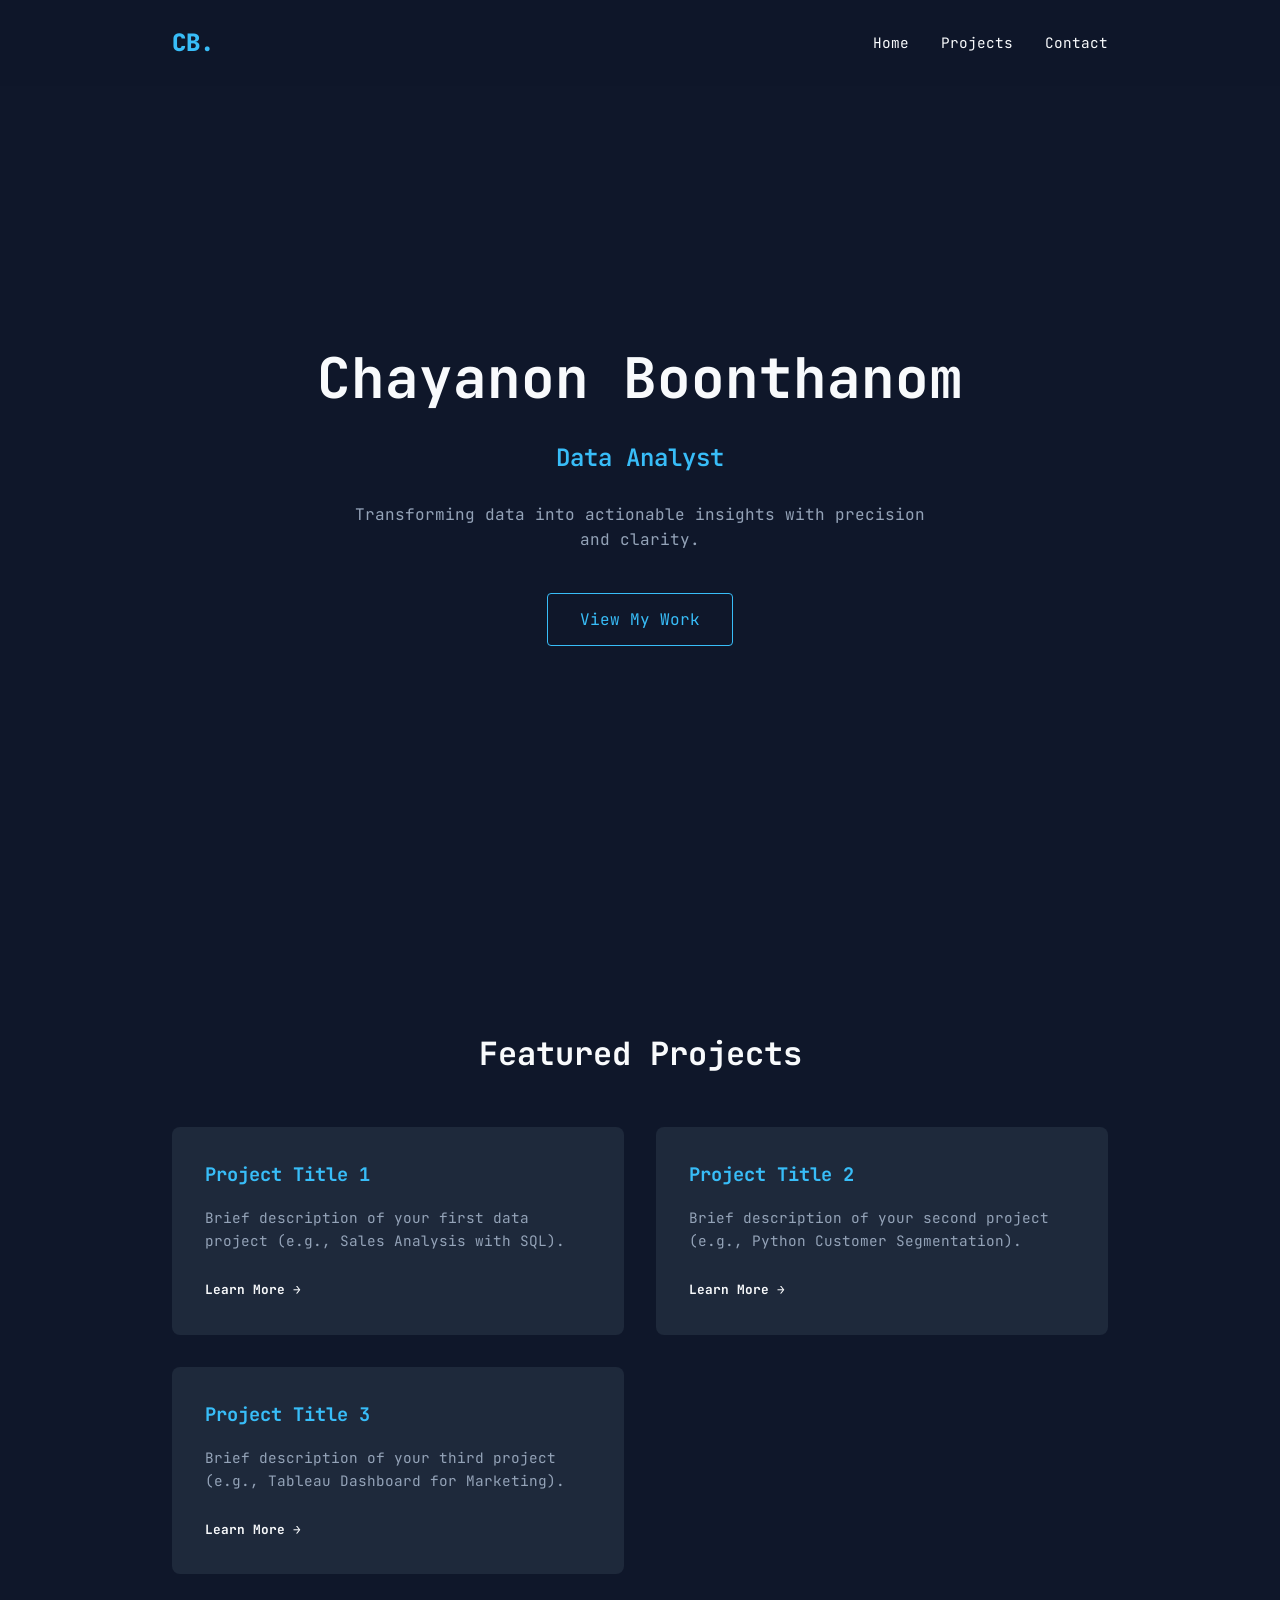
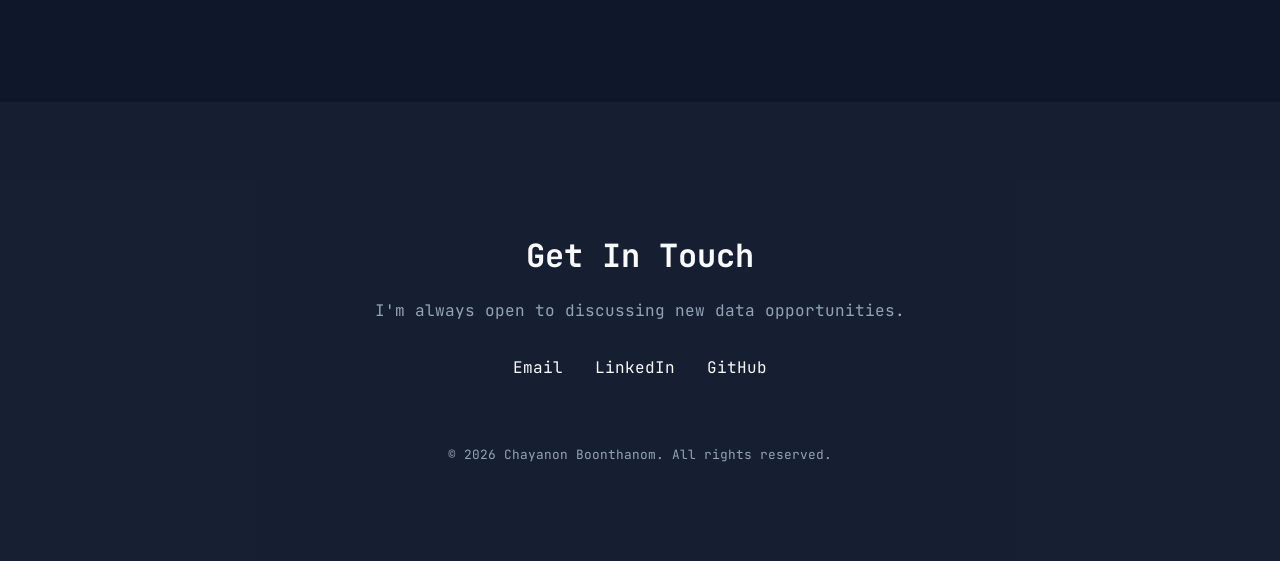
==== index.html @ 93c2cc53 "feat: initial project setup for data analyst portfolio" ====
<!DOCTYPE html>
<html lang="en">
<head>
    <meta charset="UTF-8">
    <meta name="viewport" content="width=device-width, initial-scale=1.0">
    <title>Chayanon Boonthanom | Data Analyst Portfolio</title>
    <!-- JetBrains Mono Font -->
    <link rel="preconnect" href="https://fonts.googleapis.com">
    <link rel="preconnect" href="https://fonts.gstatic.com" crossorigin>
    <link href="https://fonts.googleapis.com/css2?family=JetBrains+Mono:ital,wght@0,100..800;1,100..800&display=swap" rel="stylesheet">
    <link rel="stylesheet" href="style.css">
</head>
<body>
    <nav>
        <div class="container">
            <a href="#" class="logo">CB.</a>
            <ul>
                <li><a href="#home">Home</a></li>
                <li><a href="#projects">Projects</a></li>
                <li><a href="#contact">Contact</a></li>
            </ul>
        </div>
    </nav>

    <header id="home" class="hero">
        <div class="container">
            <h1>Chayanon Boonthanom</h1>
            <p class="subtitle">Data Analyst</p>
            <p class="description">Transforming data into actionable insights with precision and clarity.</p>
            <a href="#projects" class="btn">View My Work</a>
        </div>
    </header>

    <section id="projects" class="projects">
        <div class="container">
            <h2>Featured Projects</h2>
            <div class="project-grid">
                <div class="project-card">
                    <h3>Project Title 1</h3>
                    <p>Brief description of your first data project (e.g., Sales Analysis with SQL).</p>
                    <a href="#" class="project-link">Learn More &rarr;</a>
                </div>
                <div class="project-card">
                    <h3>Project Title 2</h3>
                    <p>Brief description of your second project (e.g., Python Customer Segmentation).</p>
                    <a href="#" class="project-link">Learn More &rarr;</a>
                </div>
                <div class="project-card">
                    <h3>Project Title 3</h3>
                    <p>Brief description of your third project (e.g., Tableau Dashboard for Marketing).</p>
                    <a href="#" class="project-link">Learn More &rarr;</a>
                </div>
            </div>
        </div>
    </section>

    <footer id="contact" class="contact">
        <div class="container">
            <h2>Get In Touch</h2>
            <p>I'm always open to discussing new data opportunities.</p>
            <div class="contact-links">
                <a href="mailto:your.email@example.com">Email</a>
                <a href="https://linkedin.com/in/yourprofile" target="_blank">LinkedIn</a>
                <a href="https://github.com/yourusername" target="_blank">GitHub</a>
            </div>
            <p class="copyright">&copy; 2026 Chayanon Boonthanom. All rights reserved.</p>
        </div>
    </footer>

    <script src="script.js"></script>
</body>
</html>
---- style.css ----
:root {
    --bg-color: #0f172a;
    --text-primary: #f8fafc;
    --text-secondary: #94a3b8;
    --accent-color: #38bdf8;
    --card-bg: #1e293b;
    --nav-bg: rgba(15, 23, 42, 0.9);
    --transition: all 0.3s ease;
}

* {
    margin: 0;
    padding: 0;
    box-sizing: border-box;
}

html {
    scroll-behavior: smooth;
}

body {
    font-family: 'JetBrains Mono', monospace;
    background-color: var(--bg-color);
    color: var(--text-primary);
    line-height: 1.6;
}

.container {
    max-width: 1000px;
    margin: 0 auto;
    padding: 0 2rem;
}

/* Navigation */
nav {
    position: fixed;
    top: 0;
    width: 100%;
    background-color: var(--nav-bg);
    backdrop-filter: blur(10px);
    z-index: 1000;
    padding: 1.5rem 0;
}

nav .container {
    display: flex;
    justify-content: space-between;
    align-items: center;
}

.logo {
    font-size: 1.5rem;
    font-weight: 800;
    color: var(--accent-color);
    text-decoration: none;
}

nav ul {
    display: flex;
    list-style: none;
    gap: 2rem;
}

nav ul li a {
    text-decoration: none;
    color: var(--text-primary);
    font-size: 0.9rem;
    transition: var(--transition);
}

nav ul li a:hover {
    color: var(--accent-color);
}

/* Hero Section */
.hero {
    height: 100vh;
    display: flex;
    align-items: center;
    justify-content: center;
    text-align: center;
    padding-top: 5rem;
}

.hero h1 {
    font-size: 3.5rem;
    margin-bottom: 1rem;
}

.subtitle {
    font-size: 1.5rem;
    color: var(--accent-color);
    font-weight: 600;
    margin-bottom: 1.5rem;
}

.description {
    max-width: 600px;
    margin: 0 auto 2.5rem;
    color: var(--text-secondary);
}

.btn {
    display: inline-block;
    padding: 0.8rem 2rem;
    border: 1px solid var(--accent-color);
    color: var(--accent-color);
    text-decoration: none;
    border-radius: 4px;
    transition: var(--transition);
}

.btn:hover {
    background-color: var(--accent-color);
    color: var(--bg-color);
}

/* Projects Section */
.projects {
    padding: 8rem 0;
}

.projects h2 {
    font-size: 2rem;
    margin-bottom: 3rem;
    text-align: center;
}

.project-grid {
    display: grid;
    grid-template-columns: repeat(auto-fit, minmax(300px, 1fr));
    gap: 2rem;
}

.project-card {
    background-color: var(--card-bg);
    padding: 2rem;
    border-radius: 8px;
    transition: var(--transition);
    border: 1px solid transparent;
}

.project-card:hover {
    transform: translateY(-5px);
    border-color: var(--accent-color);
}

.project-card h3 {
    margin-bottom: 1rem;
    color: var(--accent-color);
}

.project-card p {
    color: var(--text-secondary);
    margin-bottom: 1.5rem;
    font-size: 0.9rem;
}

.project-link {
    text-decoration: none;
    color: var(--text-primary);
    font-size: 0.8rem;
    font-weight: bold;
}

/* Contact Section */
.contact {
    padding: 8rem 0 4rem;
    text-align: center;
    background-color: rgba(30, 41, 59, 0.5);
}

.contact h2 {
    font-size: 2rem;
    margin-bottom: 1rem;
}

.contact p {
    color: var(--text-secondary);
    margin-bottom: 2rem;
}

.contact-links {
    display: flex;
    justify-content: center;
    gap: 2rem;
    margin-bottom: 4rem;
}

.contact-links a {
    color: var(--text-primary);
    text-decoration: none;
    font-size: 1rem;
    transition: var(--transition);
}

.contact-links a:hover {
    color: var(--accent-color);
}

.copyright {
    font-size: 0.8rem;
    color: var(--text-secondary);
}

/* Responsive */
@media (max-width: 768px) {
    .hero h1 {
        font-size: 2.5rem;
    }
    
    .subtitle {
        font-size: 1.2rem;
    }
}
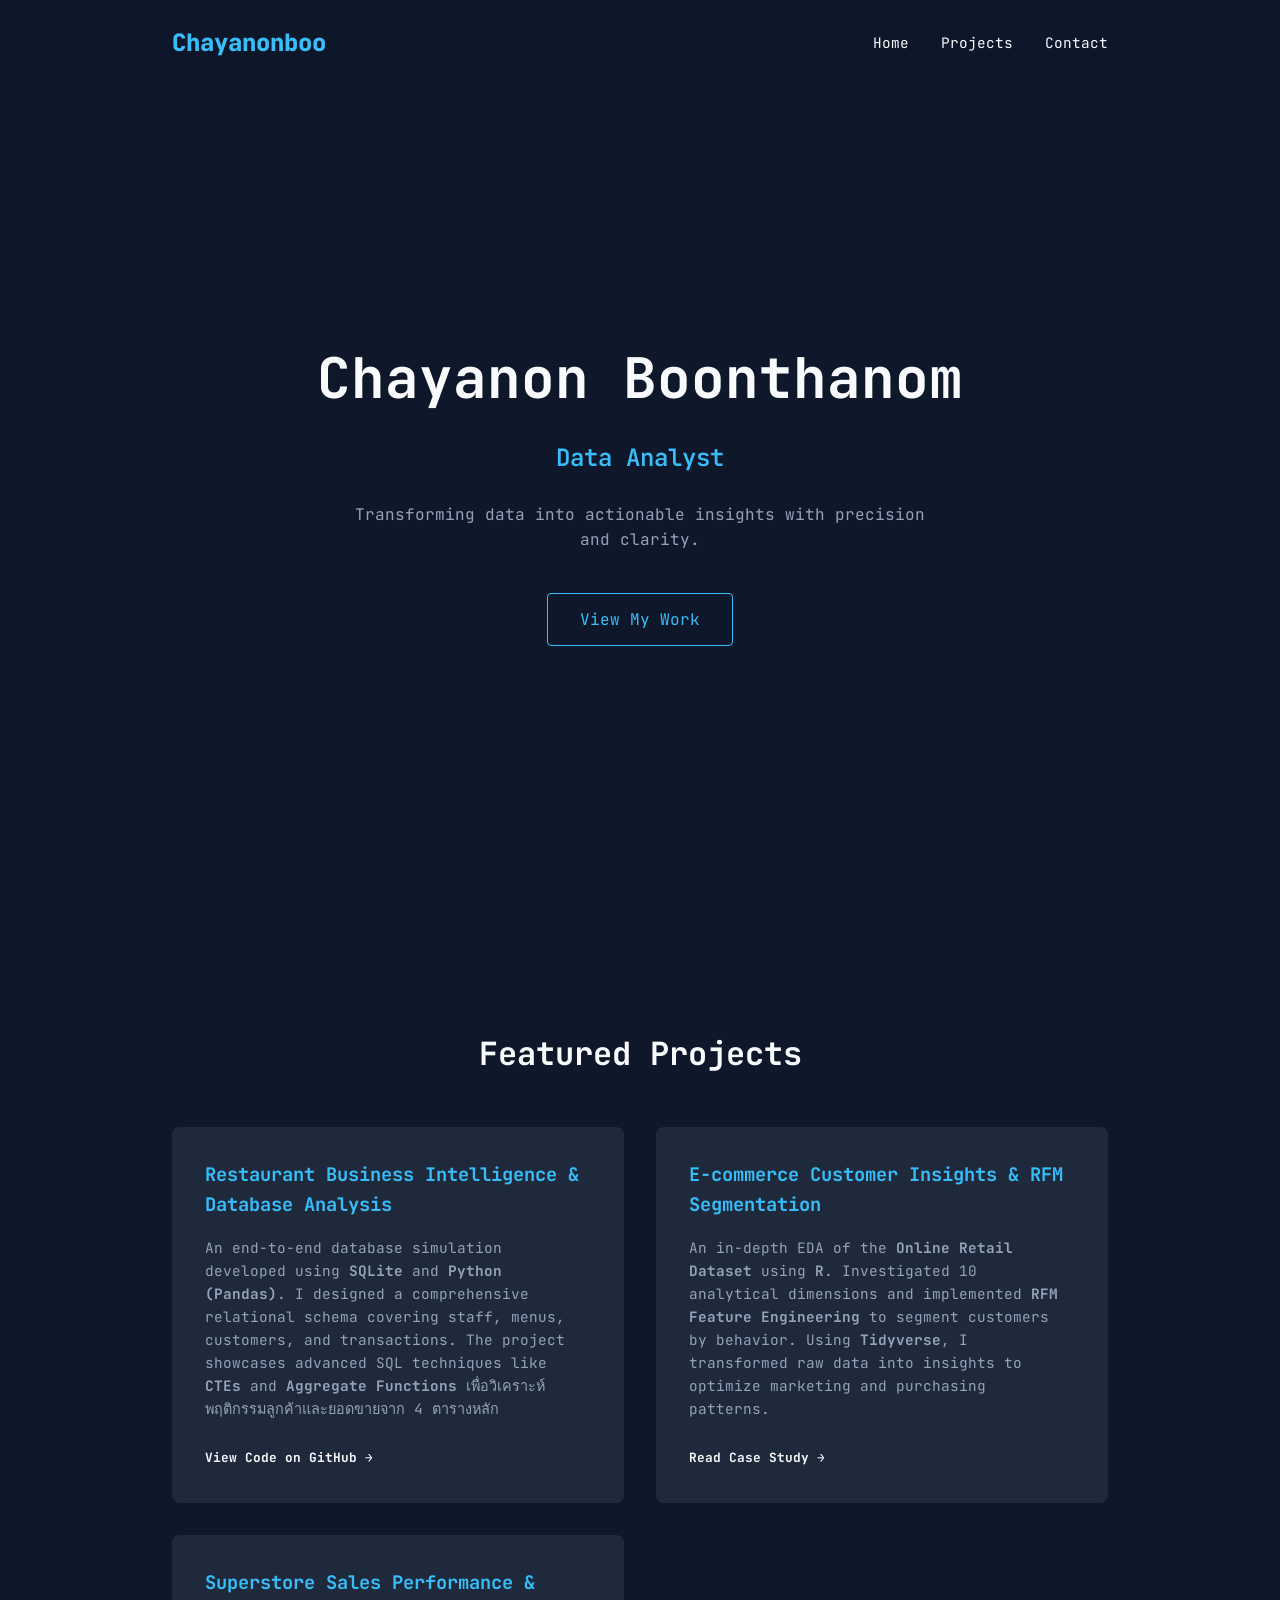
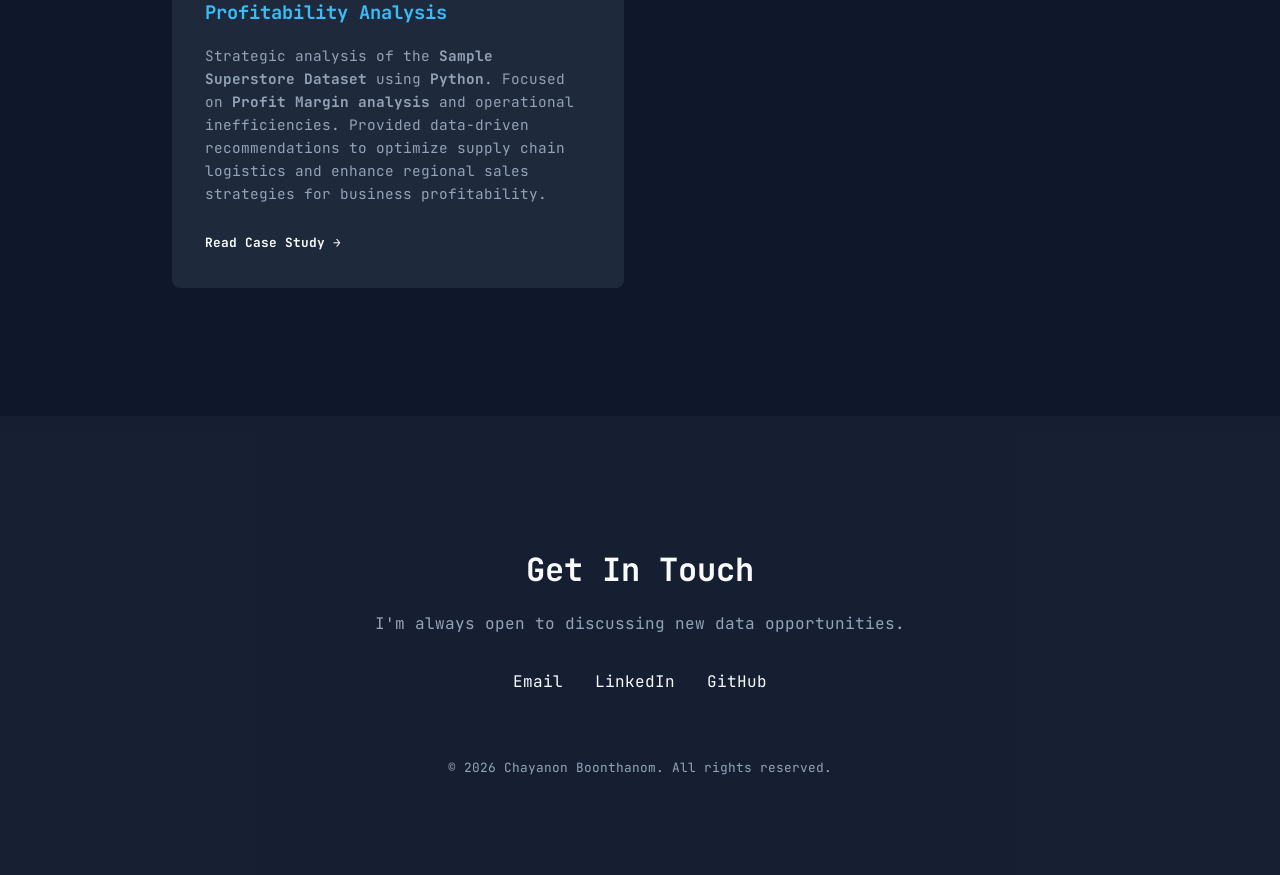
==== commit afc9e6ce: "Update index.html" ====
--- a/index.html
+++ b/index.html
@@ -4,16 +4,19 @@
     <meta charset="UTF-8">
     <meta name="viewport" content="width=device-width, initial-scale=1.0">
     <title>Chayanon Boonthanom | Data Analyst Portfolio</title>
-    <!-- JetBrains Mono Font -->
+    
+    <!-- Fonts & CSS -->
     <link rel="preconnect" href="https://fonts.googleapis.com">
     <link rel="preconnect" href="https://fonts.gstatic.com" crossorigin>
     <link href="https://fonts.googleapis.com/css2?family=JetBrains+Mono:ital,wght@0,100..800;1,100..800&display=swap" rel="stylesheet">
     <link rel="stylesheet" href="style.css">
 </head>
+
 <body>
+    <!-- Navigation -->
     <nav>
         <div class="container">
-            <a href="#" class="logo">CB.</a>
+            <a href="#" class="logo">Chayanonboo</a>
             <ul>
                 <li><a href="#home">Home</a></li>
                 <li><a href="#projects">Projects</a></li>
@@ -22,6 +25,7 @@
         </div>
     </nav>
 
+    <!-- Hero Section -->
     <header id="home" class="hero">
         <div class="container">
             <h1>Chayanon Boonthanom</h1>
@@ -31,37 +35,70 @@
         </div>
     </header>
 
+    <!-- Projects Section -->
     <section id="projects" class="projects">
         <div class="container">
             <h2>Featured Projects</h2>
             <div class="project-grid">
+                
+                <!-- Project 1: SQL -->
                 <div class="project-card">
-                    <h3>Project Title 1</h3>
-                    <p>Brief description of your first data project (e.g., Sales Analysis with SQL).</p>
-                    <a href="#" class="project-link">Learn More &rarr;</a>
+                    <h3>Restaurant Business Intelligence & Database Analysis</h3>
+                    <p>
+                        An end-to-end database simulation developed using <strong>SQLite</strong> and <strong>Python (Pandas)</strong>. 
+                        I designed a comprehensive relational schema covering staff, menus, customers, and transactions. 
+                        The project showcases advanced SQL techniques like <strong>CTEs</strong> and <strong>Aggregate Functions</strong> 
+                        เพื่อวิเคราะห์พฤติกรรมลูกค้าและยอดขายจาก 4 ตารางหลัก
+                    </p>
+                    <a href="https://github.com/Chayanonboo/DSB-batch10/blob/main/Project/DSB_SQL/1.%20SQL_Restaurant_Database.ipynb" 
+                       class="project-link" target="_blank" rel="noopener noreferrer">
+                        View Code on GitHub &rarr;
+                    </a>
                 </div>
+
+                <!-- Project 2: R (EDA & RFM) -->
                 <div class="project-card">
-                    <h3>Project Title 2</h3>
-                    <p>Brief description of your second project (e.g., Python Customer Segmentation).</p>
-                    <a href="#" class="project-link">Learn More &rarr;</a>
+                    <h3>E-commerce Customer Insights & RFM Segmentation</h3>
+                    <p>
+                        An in-depth EDA of the <strong>Online Retail Dataset</strong> using <strong>R</strong>. 
+                        Investigated 10 analytical dimensions and implemented <strong>RFM Feature Engineering</strong> 
+                        to segment customers by behavior. Using <strong>Tidyverse</strong>, I transformed raw data 
+                        into insights to optimize marketing and purchasing patterns.
+                    </p>
+                    <a href="https://chayanonboo.com/2025/10/31/10-topics-of-data-analysis-of-the-uci-machine-learning-repositorys-online-retail-dataset-using-r/" 
+                       class="project-link" target="_blank" rel="noopener noreferrer">
+                        Read Case Study &rarr;
+                    </a>
                 </div>
+
+                <!-- Project 3: Python (Superstore) -->
                 <div class="project-card">
-                    <h3>Project Title 3</h3>
-                    <p>Brief description of your third project (e.g., Tableau Dashboard for Marketing).</p>
-                    <a href="#" class="project-link">Learn More &rarr;</a>
+                    <h3>Superstore Sales Performance & Profitability Analysis</h3>
+                    <p>
+                        Strategic analysis of the <strong>Sample Superstore Dataset</strong> using <strong>Python</strong>. 
+                        Focused on <strong>Profit Margin analysis</strong> and operational inefficiencies. 
+                        Provided data-driven recommendations to optimize supply chain logistics and enhance 
+                        regional sales strategies for business profitability.
+                    </p>
+                    <a href="https://chayanonboo.com/2026/03/04/7-key-insights-from-sample-superstore-dataset-analysis/" 
+                       class="project-link" target="_blank" rel="noopener noreferrer">
+                        Read Case Study &rarr;
+                    </a>
                 </div>
+
             </div>
         </div>
     </section>
 
+    <!-- Footer & Contact -->
     <footer id="contact" class="contact">
         <div class="container">
             <h2>Get In Touch</h2>
             <p>I'm always open to discussing new data opportunities.</p>
             <div class="contact-links">
-                <a href="mailto:your.email@example.com">Email</a>
-                <a href="https://linkedin.com/in/yourprofile" target="_blank">LinkedIn</a>
-                <a href="https://github.com/yourusername" target="_blank">GitHub</a>
+                <a href="mailto:bcc3110@gmail.com">Email</a>
+                <a href="https://www.linkedin.com/in/chayanon-boonthanom/" target="_blank">LinkedIn</a>
+                <a href="https://github.com/Chayanonboo" target="_blank">GitHub</a>
             </div>
             <p class="copyright">&copy; 2026 Chayanon Boonthanom. All rights reserved.</p>
         </div>
@@ -69,4 +106,5 @@
 
     <script src="script.js"></script>
 </body>
-</html>+</html>
+</html>
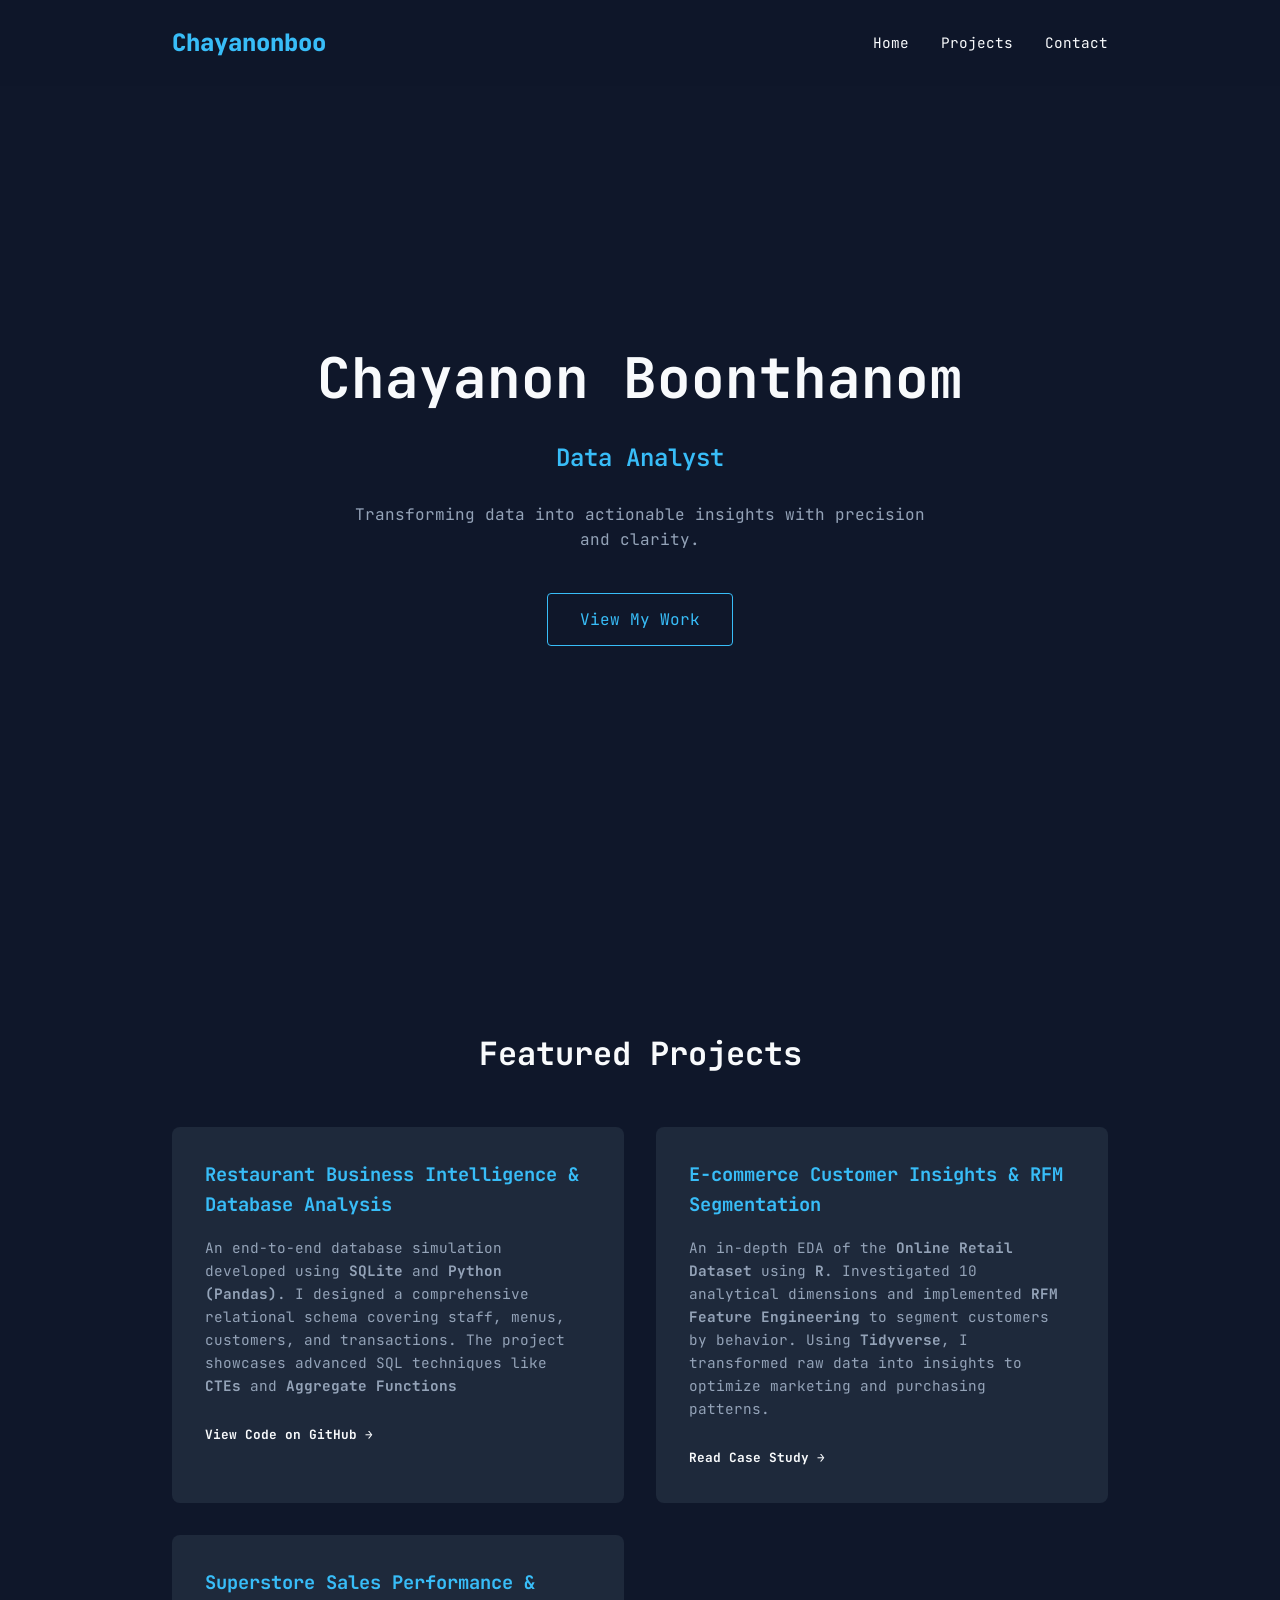
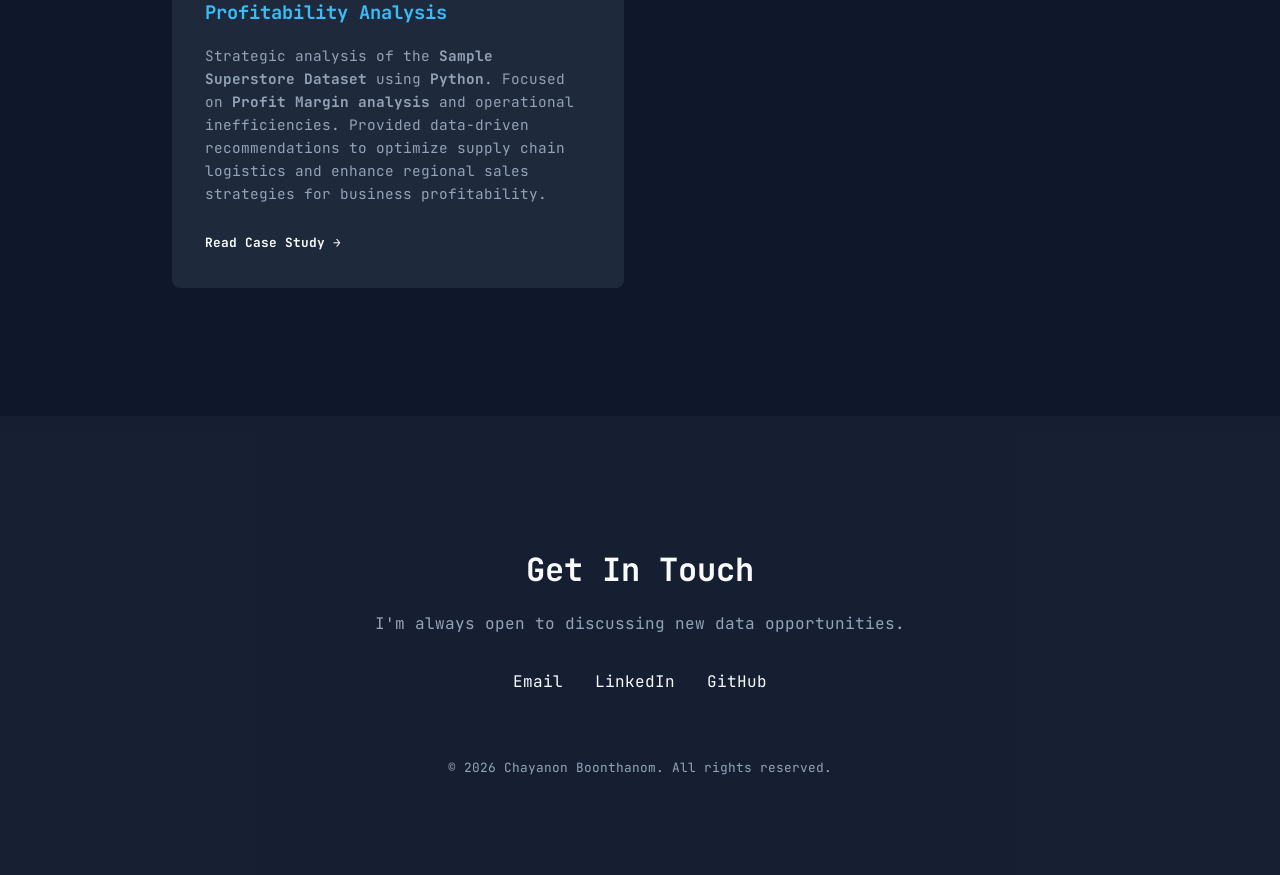
==== commit 0ca0f0e6: "Update index.html" ====
--- a/index.html
+++ b/index.html
@@ -48,7 +48,6 @@
                         An end-to-end database simulation developed using <strong>SQLite</strong> and <strong>Python (Pandas)</strong>. 
                         I designed a comprehensive relational schema covering staff, menus, customers, and transactions. 
                         The project showcases advanced SQL techniques like <strong>CTEs</strong> and <strong>Aggregate Functions</strong> 
-                        เพื่อวิเคราะห์พฤติกรรมลูกค้าและยอดขายจาก 4 ตารางหลัก
                     </p>
                     <a href="https://github.com/Chayanonboo/DSB-batch10/blob/main/Project/DSB_SQL/1.%20SQL_Restaurant_Database.ipynb" 
                        class="project-link" target="_blank" rel="noopener noreferrer">
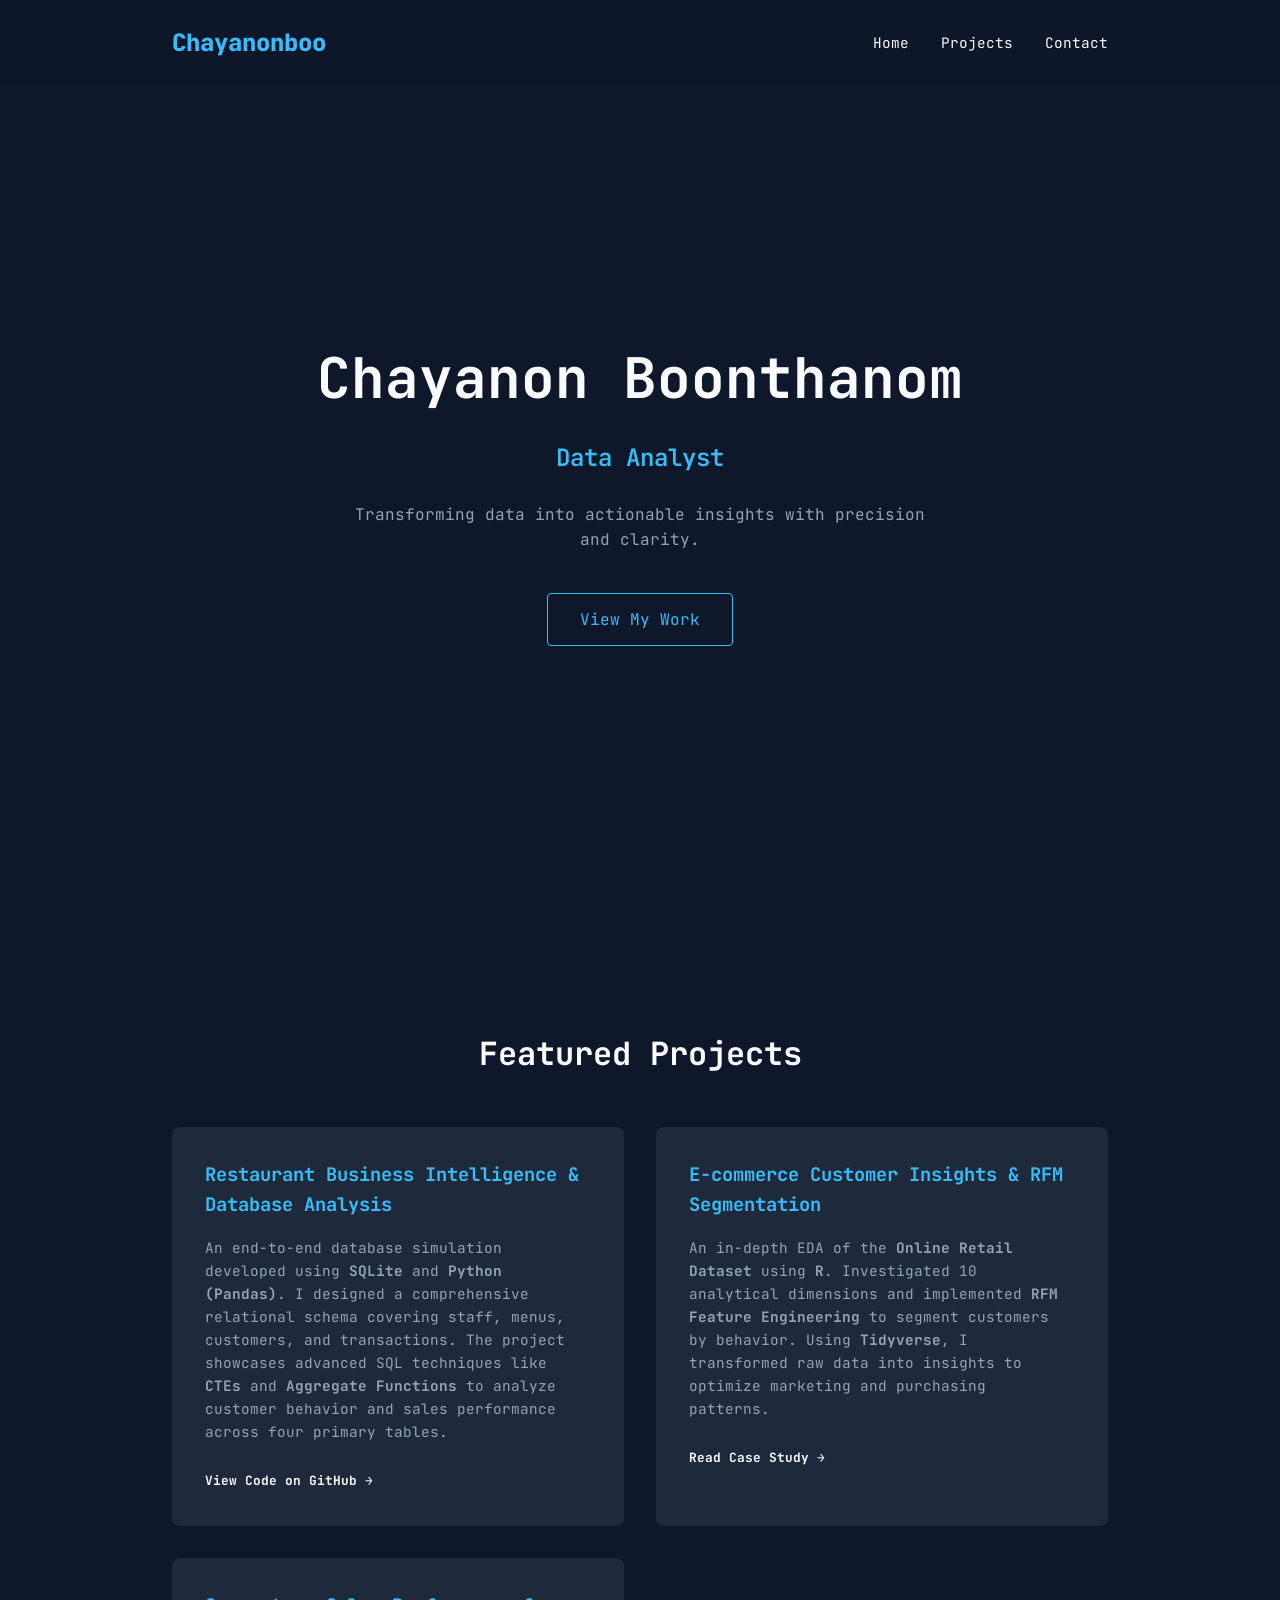
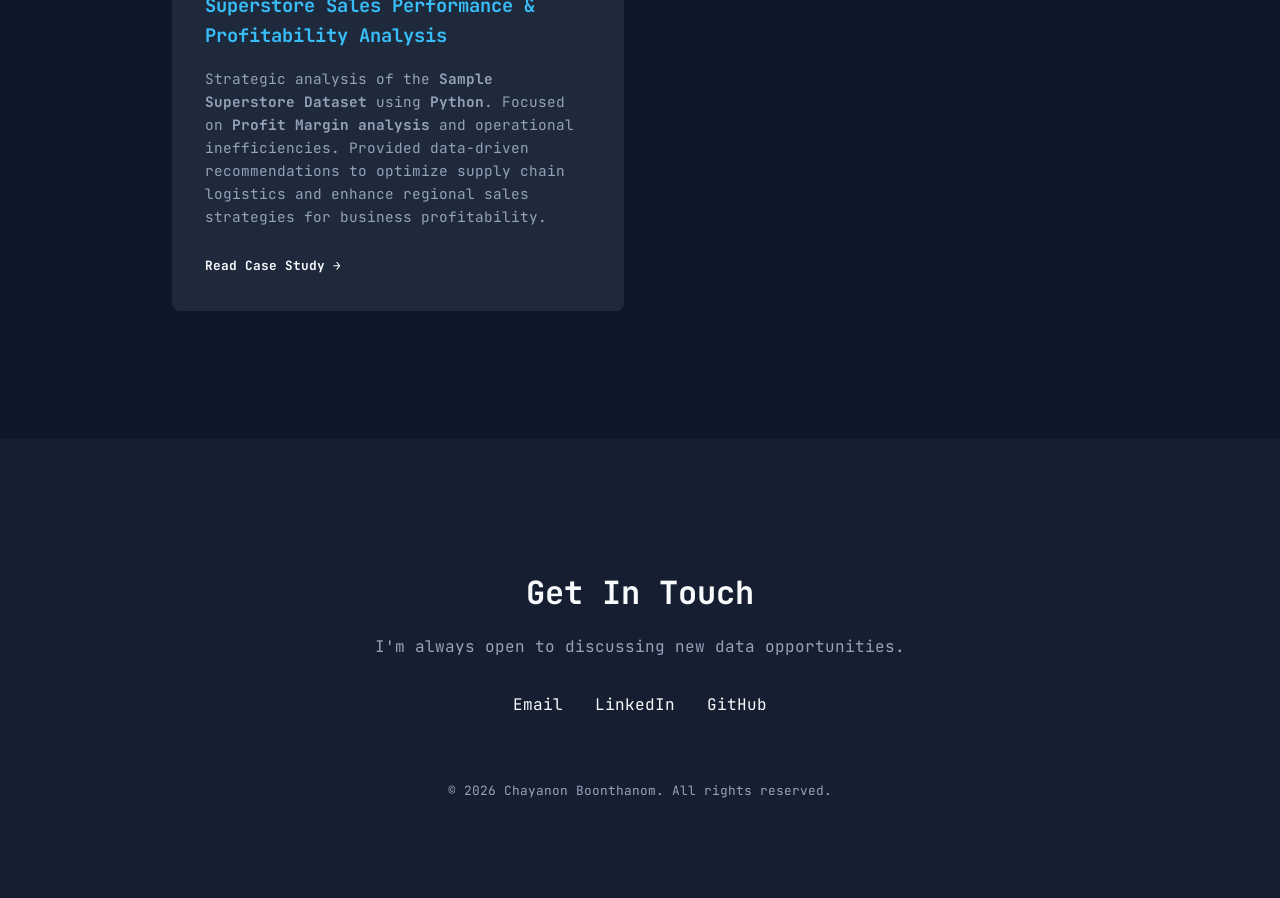
==== commit 719d4167: "Update index.html" ====
--- a/index.html
+++ b/index.html
@@ -47,7 +47,8 @@
                     <p>
                         An end-to-end database simulation developed using <strong>SQLite</strong> and <strong>Python (Pandas)</strong>. 
                         I designed a comprehensive relational schema covering staff, menus, customers, and transactions. 
-                        The project showcases advanced SQL techniques like <strong>CTEs</strong> and <strong>Aggregate Functions</strong> 
+                        The project showcases advanced SQL techniques like <strong>CTEs</strong> and <strong>Aggregate Functions</strong>
+                        to analyze customer behavior and sales performance across four primary tables. 
                     </p>
                     <a href="https://github.com/Chayanonboo/DSB-batch10/blob/main/Project/DSB_SQL/1.%20SQL_Restaurant_Database.ipynb" 
                        class="project-link" target="_blank" rel="noopener noreferrer">
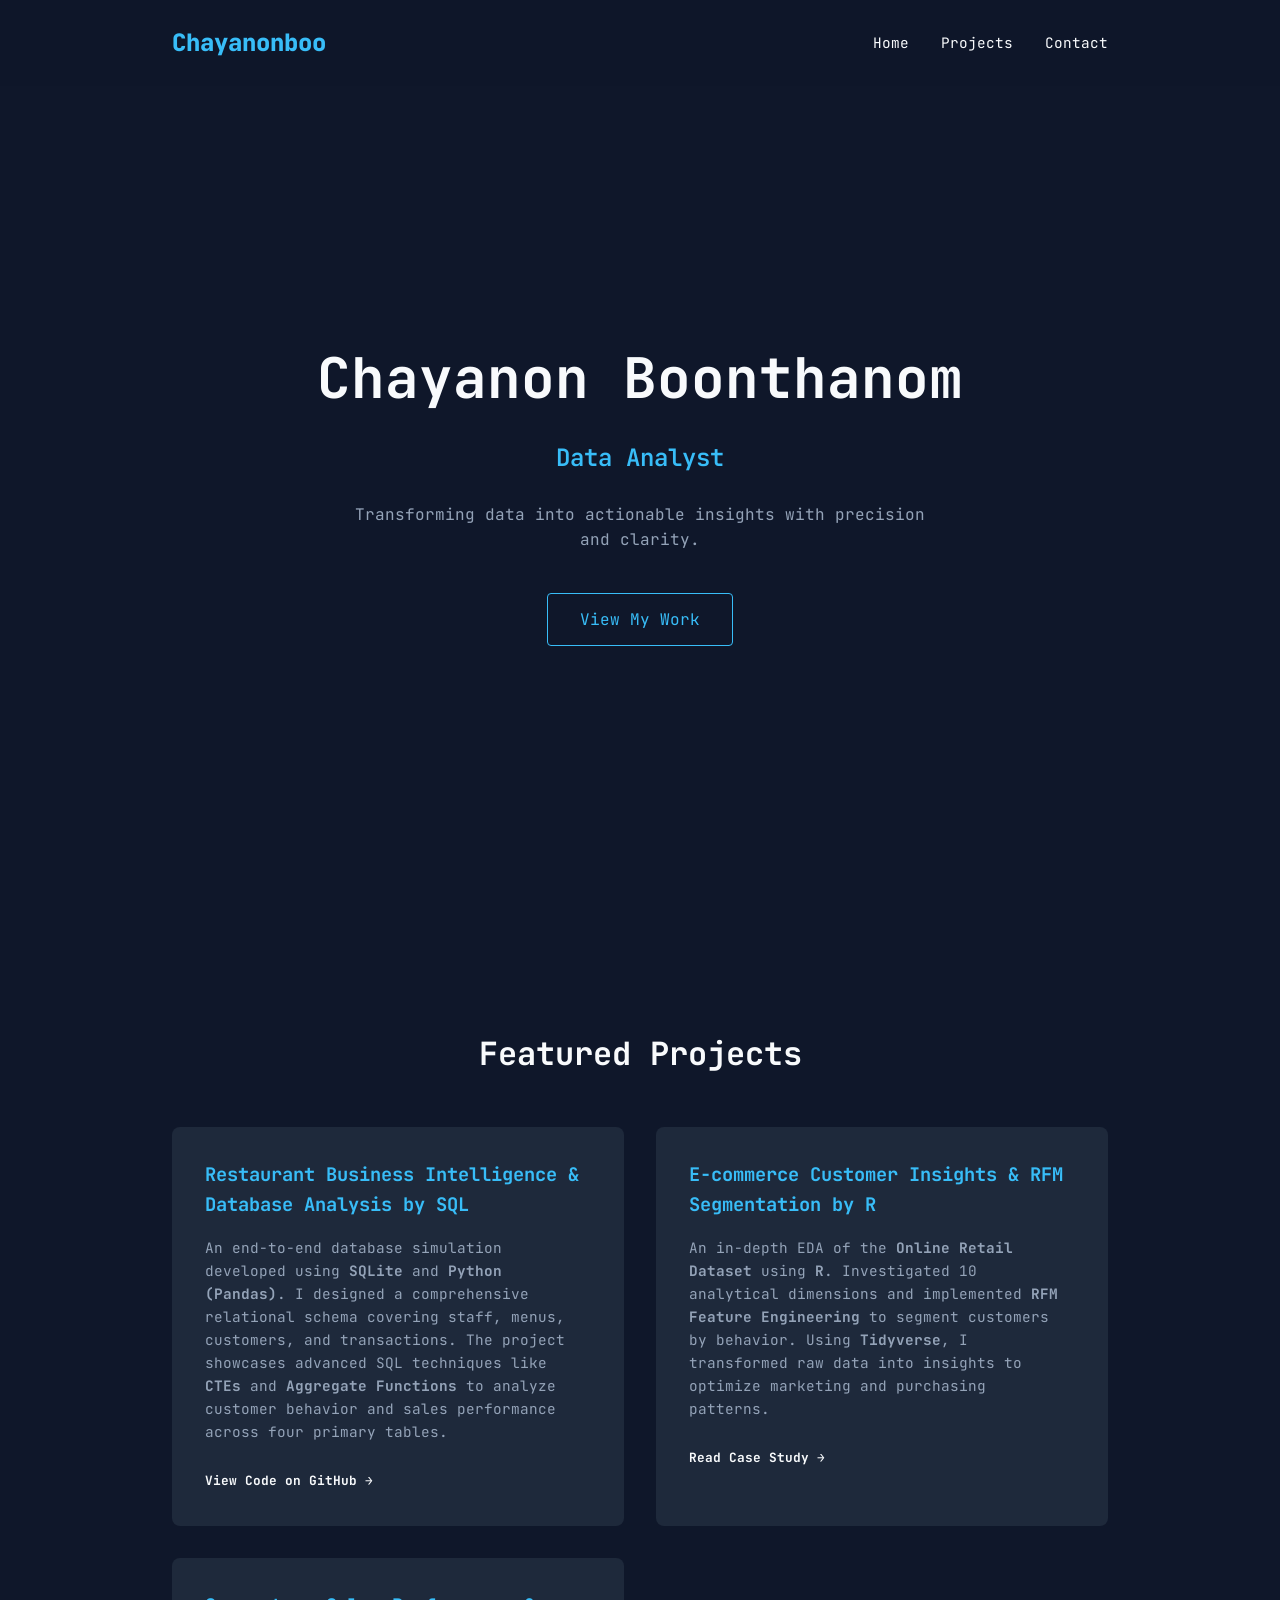
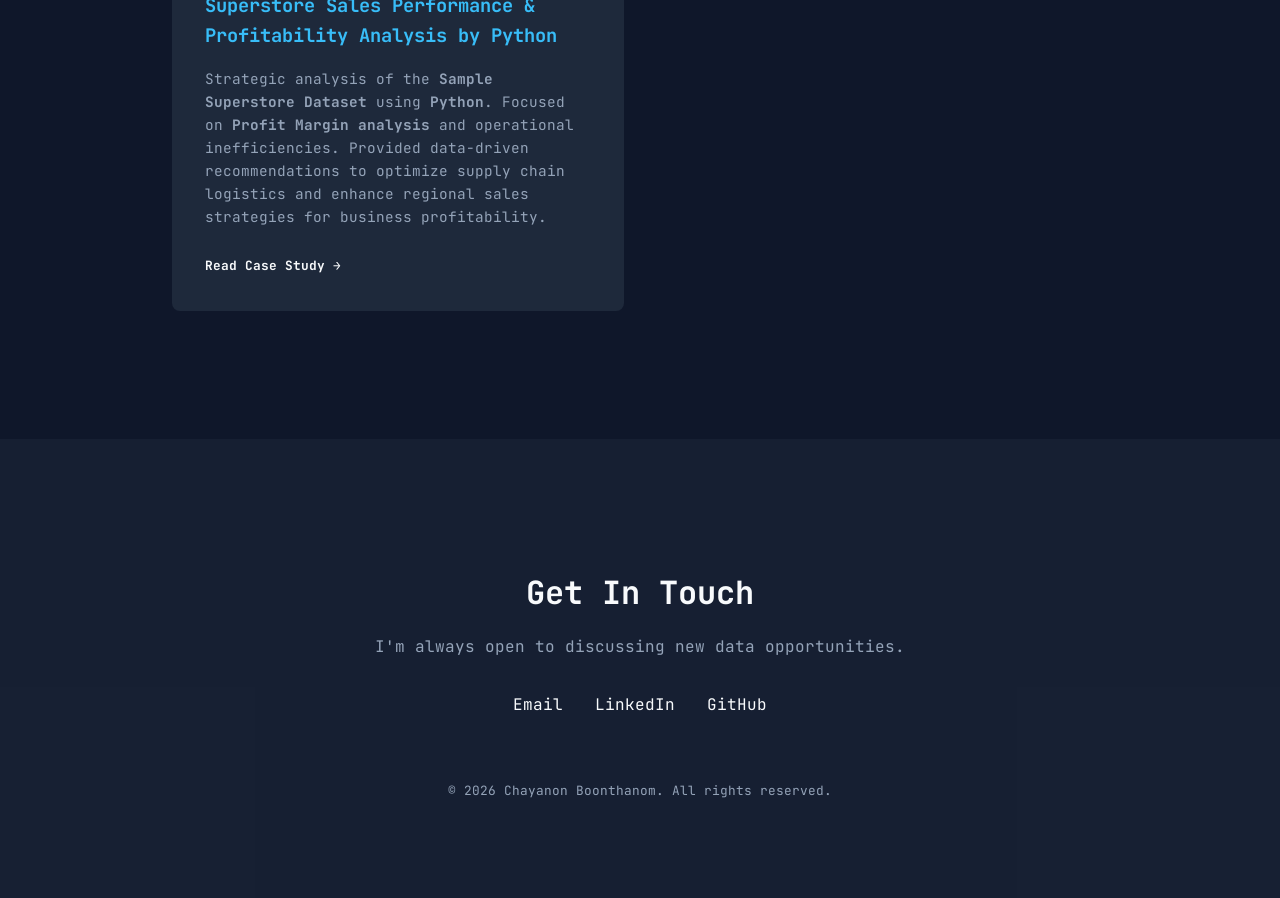
==== commit 8b4c5ebc: "Update project titles to include programming languages" ====
--- a/index.html
+++ b/index.html
@@ -43,7 +43,7 @@
                 
                 <!-- Project 1: SQL -->
                 <div class="project-card">
-                    <h3>Restaurant Business Intelligence & Database Analysis</h3>
+                    <h3>Restaurant Business Intelligence & Database Analysis by SQL</h3>
                     <p>
                         An end-to-end database simulation developed using <strong>SQLite</strong> and <strong>Python (Pandas)</strong>. 
                         I designed a comprehensive relational schema covering staff, menus, customers, and transactions. 
@@ -58,7 +58,7 @@
 
                 <!-- Project 2: R (EDA & RFM) -->
                 <div class="project-card">
-                    <h3>E-commerce Customer Insights & RFM Segmentation</h3>
+                    <h3>E-commerce Customer Insights & RFM Segmentation by R</h3>
                     <p>
                         An in-depth EDA of the <strong>Online Retail Dataset</strong> using <strong>R</strong>. 
                         Investigated 10 analytical dimensions and implemented <strong>RFM Feature Engineering</strong> 
@@ -73,7 +73,7 @@
 
                 <!-- Project 3: Python (Superstore) -->
                 <div class="project-card">
-                    <h3>Superstore Sales Performance & Profitability Analysis</h3>
+                    <h3>Superstore Sales Performance & Profitability Analysis by Python</h3>
                     <p>
                         Strategic analysis of the <strong>Sample Superstore Dataset</strong> using <strong>Python</strong>. 
                         Focused on <strong>Profit Margin analysis</strong> and operational inefficiencies. 
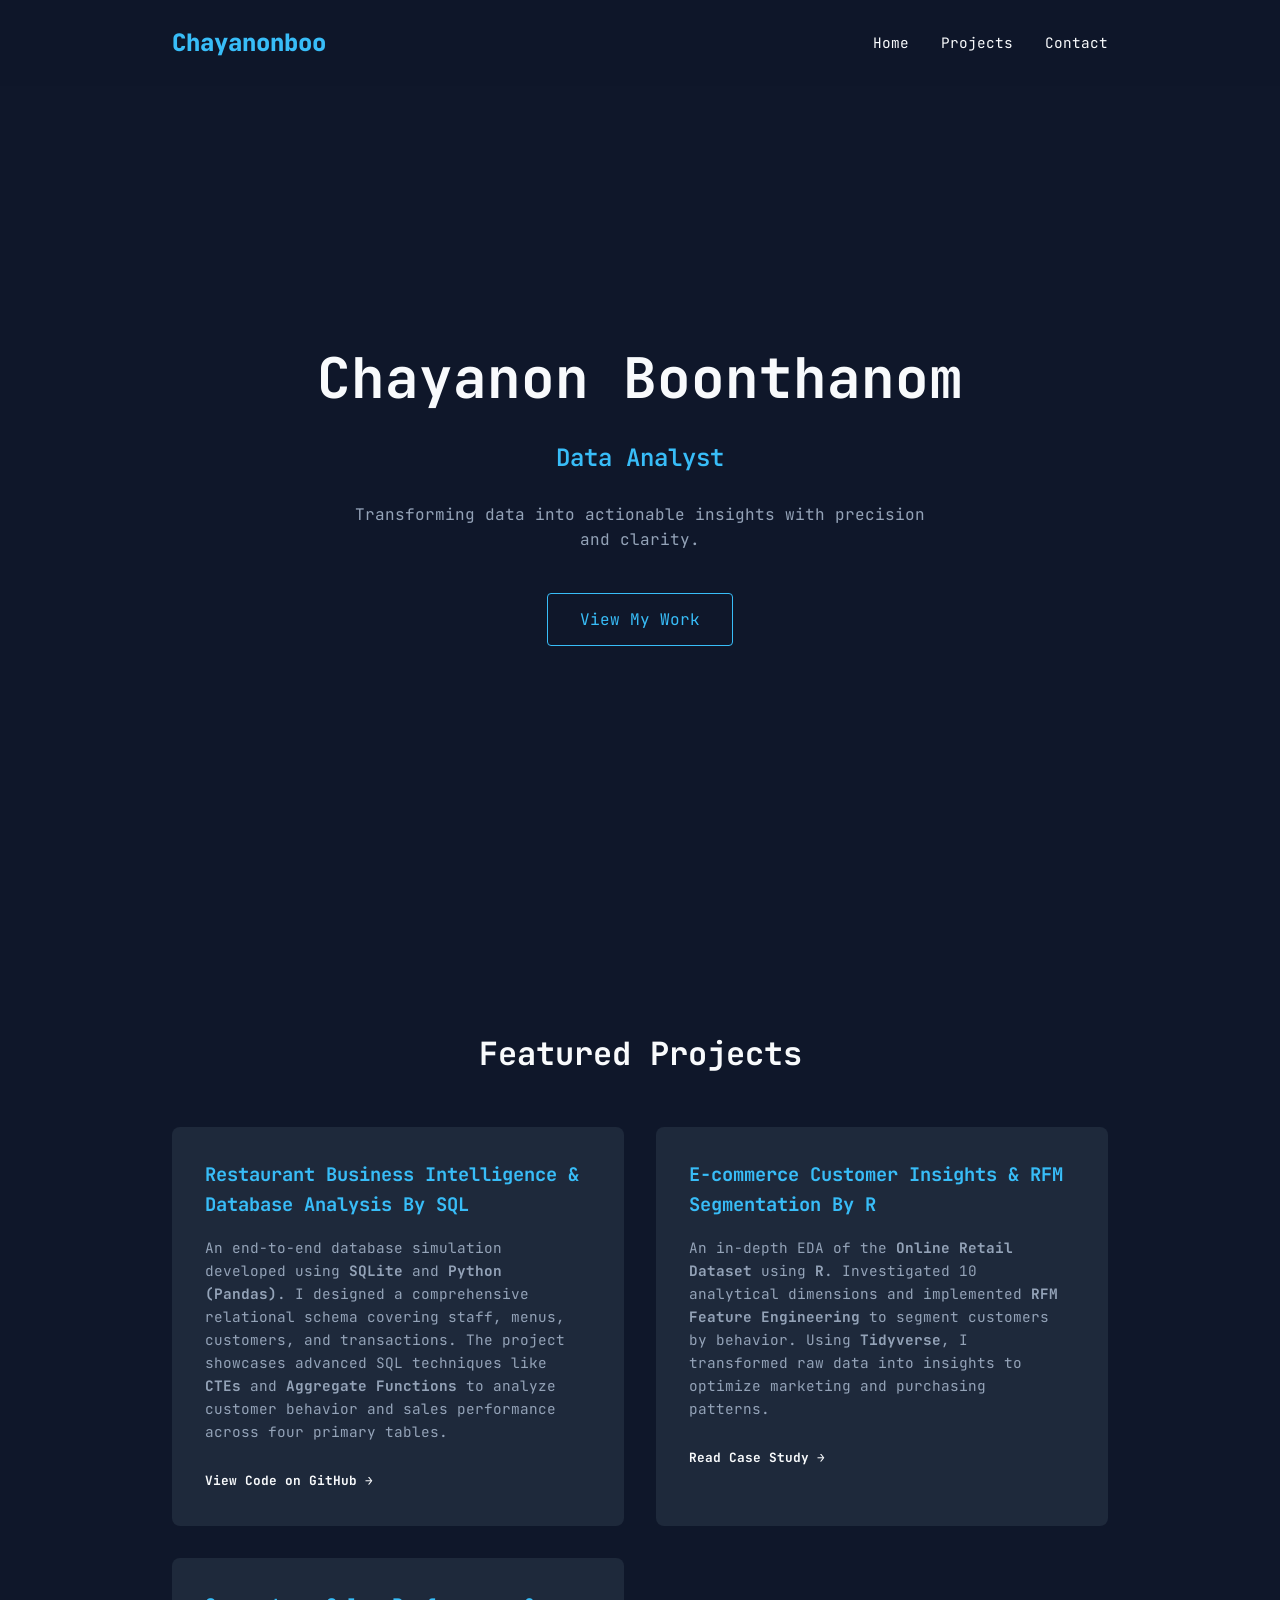
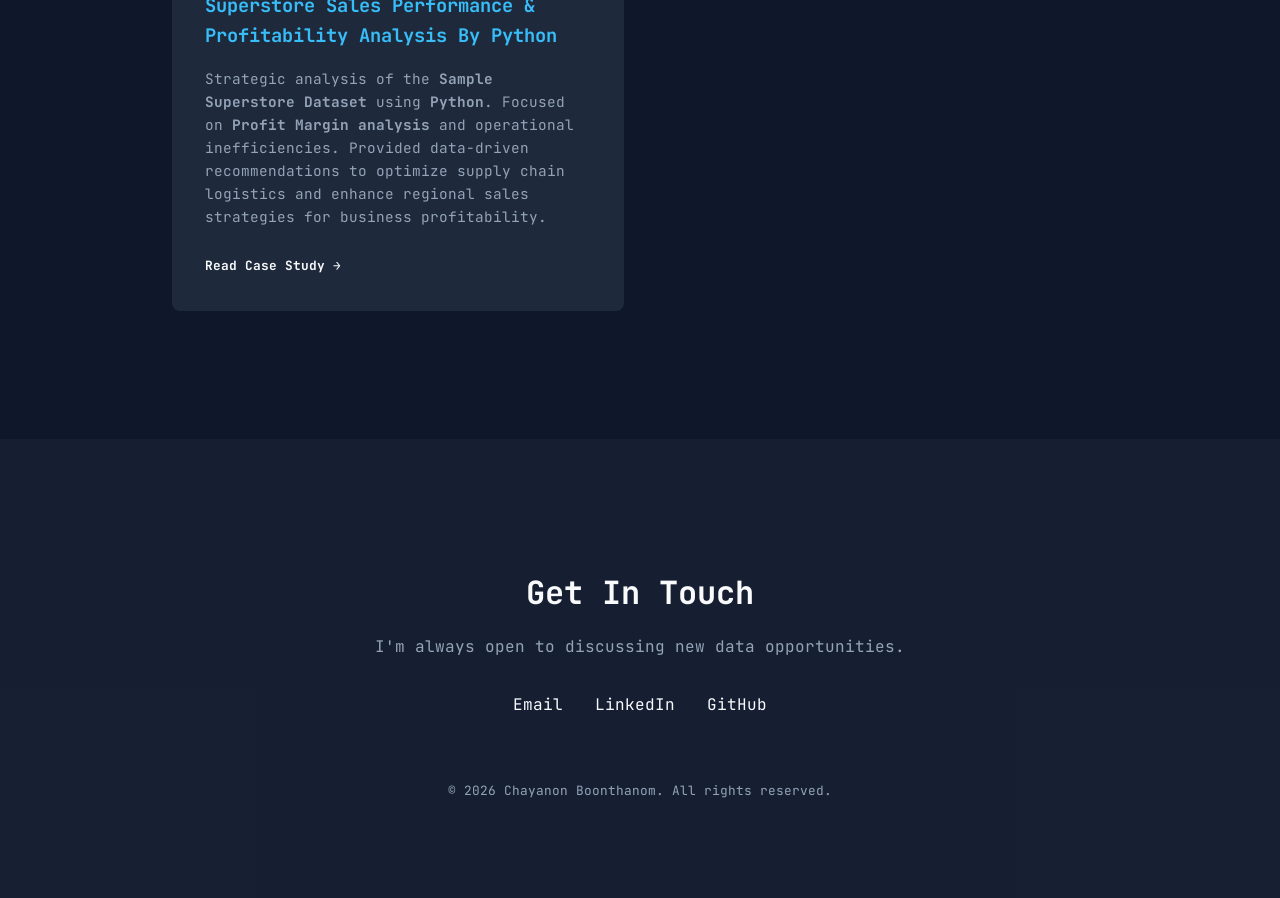
==== commit d06deef6: "Fix capitalization in project titles" ====
--- a/index.html
+++ b/index.html
@@ -43,7 +43,7 @@
                 
                 <!-- Project 1: SQL -->
                 <div class="project-card">
-                    <h3>Restaurant Business Intelligence & Database Analysis by SQL</h3>
+                    <h3>Restaurant Business Intelligence & Database Analysis By SQL</h3>
                     <p>
                         An end-to-end database simulation developed using <strong>SQLite</strong> and <strong>Python (Pandas)</strong>. 
                         I designed a comprehensive relational schema covering staff, menus, customers, and transactions. 
@@ -58,7 +58,7 @@
 
                 <!-- Project 2: R (EDA & RFM) -->
                 <div class="project-card">
-                    <h3>E-commerce Customer Insights & RFM Segmentation by R</h3>
+                    <h3>E-commerce Customer Insights & RFM Segmentation By R</h3>
                     <p>
                         An in-depth EDA of the <strong>Online Retail Dataset</strong> using <strong>R</strong>. 
                         Investigated 10 analytical dimensions and implemented <strong>RFM Feature Engineering</strong> 
@@ -73,7 +73,7 @@
 
                 <!-- Project 3: Python (Superstore) -->
                 <div class="project-card">
-                    <h3>Superstore Sales Performance & Profitability Analysis by Python</h3>
+                    <h3>Superstore Sales Performance & Profitability Analysis By Python</h3>
                     <p>
                         Strategic analysis of the <strong>Sample Superstore Dataset</strong> using <strong>Python</strong>. 
                         Focused on <strong>Profit Margin analysis</strong> and operational inefficiencies. 
